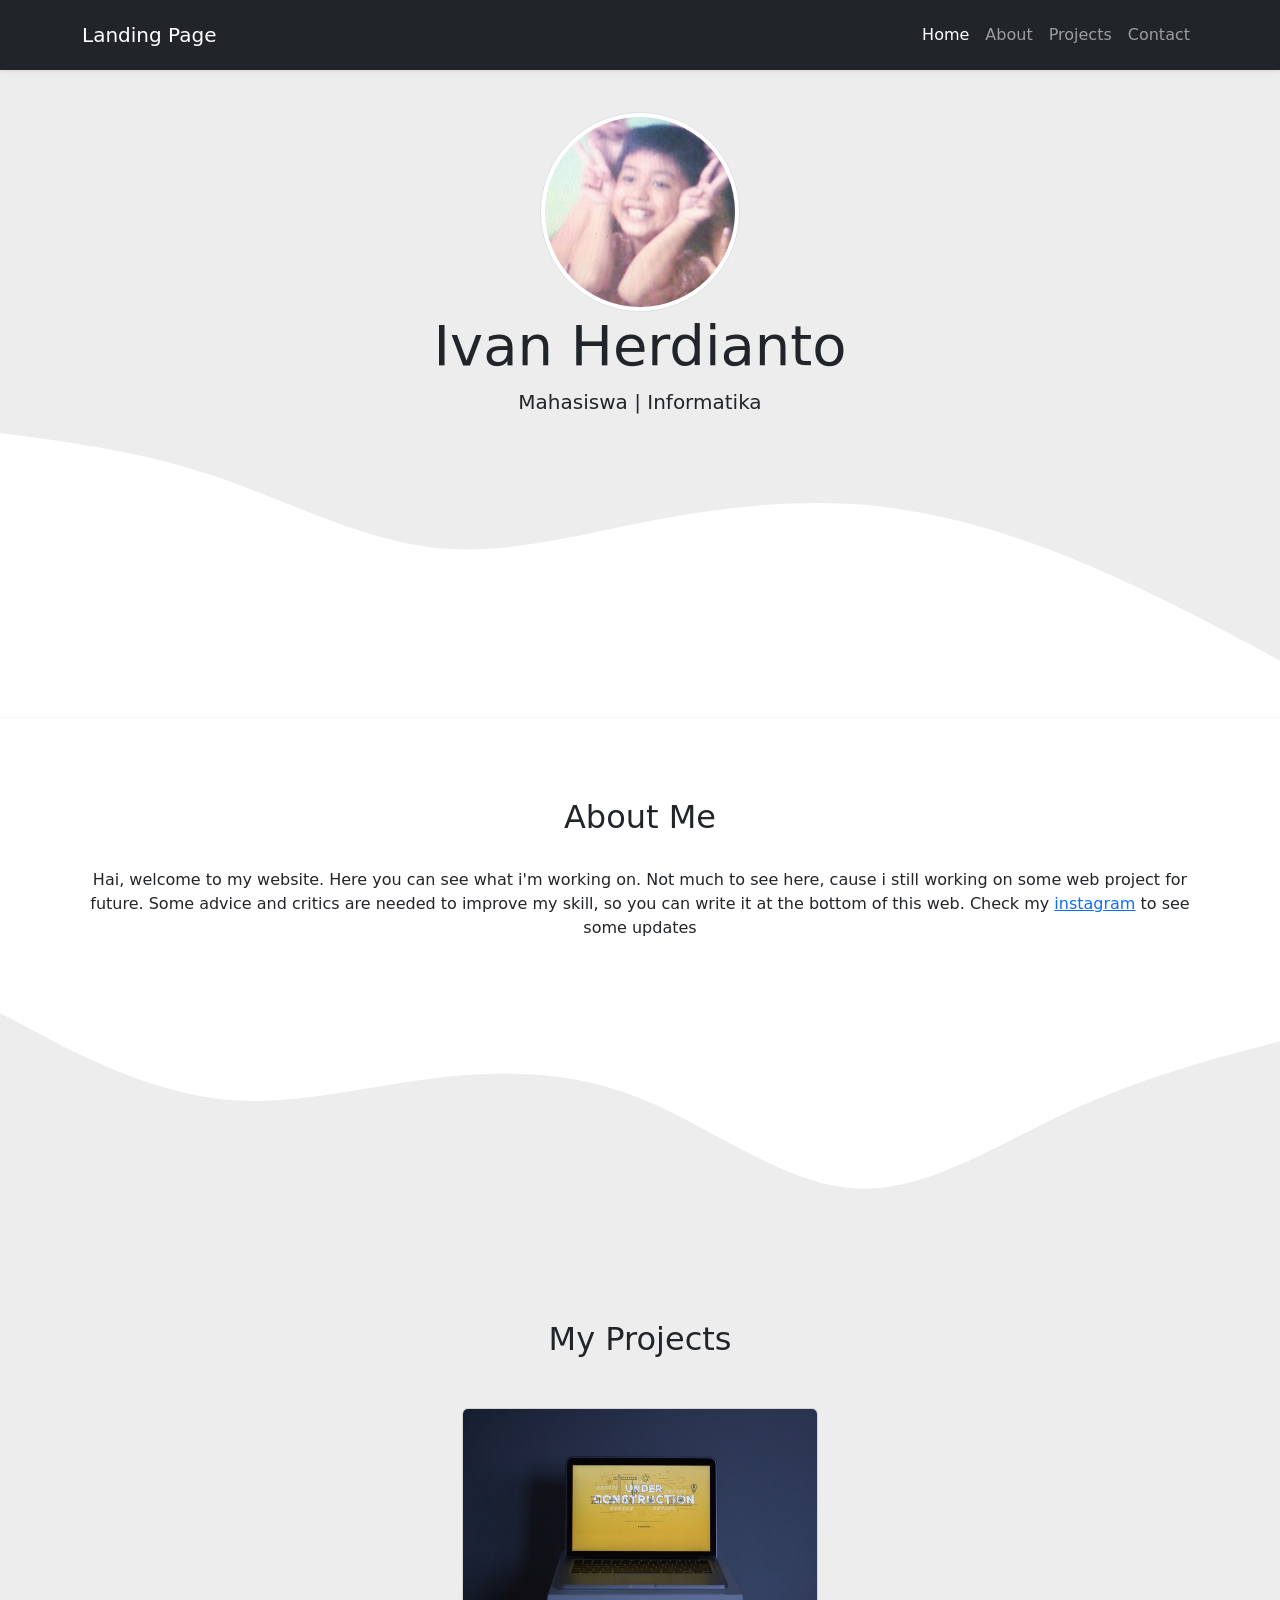
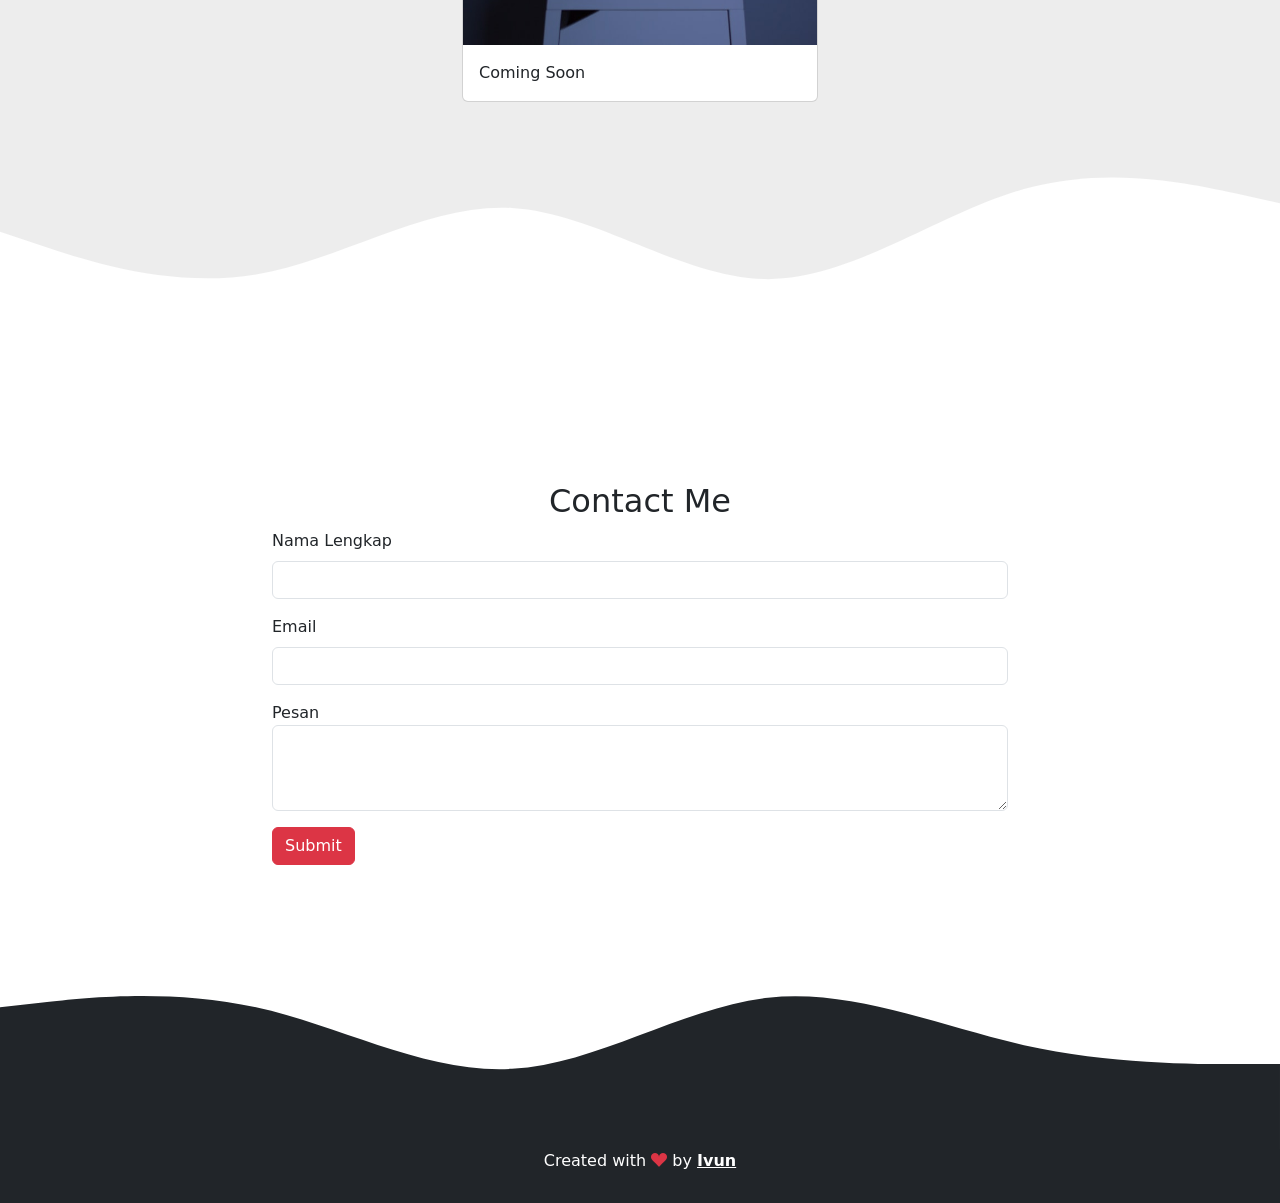
==== Index.html @ ddc0d844 "first commit" ====
<!doctype html>
<html lang="en">
  <head>
    <meta charset="utf-8">
    <meta name="viewport" content="width=device-width, initial-scale=1">   
    <link href="https://cdn.jsdelivr.net/npm/bootstrap@5.0.2/dist/css/bootstrap.min.css" rel="stylesheet" integrity="sha384-EVSTQN3/azprG1Anm3QDgpJLIm9Nao0Yz1ztcQTwFspd3yD65VohhpuuCOmLASjC" crossorigin="anonymous">
    <link rel="stylesheet" href="https://cdn.jsdelivr.net/npm/bootstrap-icons@1.8.3/font/bootstrap-icons.css"> 
    <link rel="stylesheet" href="style.css">
    <title>Home Page</title>
  </head>
  <body id="home">
<!-- NAVBAR START -->
    <nav class="navbar navbar-expand-lg navbar-dark bg-dark shadow-sm fixed-top" style="height: 70px;">
    <div class="container">
      <a class="navbar-brand" href="#">Landing Page</a>
      <button class="navbar-toggler" type="button" data-bs-toggle="collapse" data-bs-target="#navbarNav" aria-controls="navbarNav" aria-expanded="false" aria-label="Toggle navigation">
        <span class="navbar-toggler-icon"></span>
      </button>
      <div class="collapse navbar-collapse" id="navbarNav">
        <ul class="navbar-nav ms-auto" >
          <li class="nav-item">
            <a class="nav-link active" aria-current="page" href="#home">Home</a>
          </li>
          <li class="nav-item">
            <a class="nav-link" href="#about">About</a>
          </li>
          <li class="nav-item">
            <a class="nav-link" href="#projects">Projects</a>
          </li>
          <li class="nav-item">
            <a class="nav-link" href="#contact">Contact</a>
          </li> 
        </ul>
      </div>
    </div>
    </nav>
<!-- NAVBAR END -->

<!-- JUMBOTRON START -->
    <section class="jumbotron text-center">
        <img src="assets/IMG_20180621_091039_551.jpg" alt="Ivan Herdianto" width="200px" class="rounded-circle img-thumbnail">
        <h1 class="display-4 fw-normal">Ivan Herdianto</h1>
        <p class="lead">Mahasiswa | Informatika</p>
        <svg xmlns="http://www.w3.org/2000/svg" viewBox="0 0 1440 320"><path fill="#ffffff" fill-opacity="1" d="M0,0L40,5.3C80,11,160,21,240,48C320,75,400,117,480,128C560,139,640,117,720,101.3C800,85,880,75,960,80C1040,85,1120,107,1200,138.7C1280,171,1360,213,1400,234.7L1440,256L1440,320L1400,320C1360,320,1280,320,1200,320C1120,320,1040,320,960,320C880,320,800,320,720,320C640,320,560,320,480,320C400,320,320,320,240,320C160,320,80,320,40,320L0,320Z"></path></svg>
    </section>
    
<!-- JUMBOTRON END -->

<!-- ABOUT START -->
    <section id="about">
      <div class="container">
        <div class="row text-center mb-4">
          <div class="col">
            <h2>About Me</h2>
          </div>
        </div>
        <div class="row justify-content-center fs-6 text-center">
          <div class="col-md-12">
            <p>Hai, welcome to my website. Here you can see what i'm working on. Not much to see here, cause i still working on some web project for future. Some advice and critics are needed to improve my skill, so you can write it at the bottom of this web. Check my <a href="https://www.instagram.com/ivan_herdianto/?hl=en">instagram</a> to see some updates</p>
          </div>       
        </div>
      </div>  
      <svg xmlns="http://www.w3.org/2000/svg" viewBox="0 0 1440 320"><path fill="#ededed" fill-opacity="1" d="M0,64L40,85.3C80,107,160,149,240,160C320,171,400,149,480,138.7C560,128,640,128,720,160C800,192,880,256,960,261.3C1040,267,1120,213,1200,176C1280,139,1360,117,1400,106.7L1440,96L1440,320L1400,320C1360,320,1280,320,1200,320C1120,320,1040,320,960,320C880,320,800,320,720,320C640,320,560,320,480,320C400,320,320,320,240,320C160,320,80,320,40,320L0,320Z"></path></svg>
    </section>
    
<!-- ABOUT END -->

<!-- PROJECTS START -->
    <section id="projects">
      <div class="container">
        <div class="row text-center mb-3">
          <div class="col">
            <h2>My Projects</h2>
          </div>
        </div>
        <div class="row justify-content-center">
          <div class="col-md-4 mb-3">
            <div class="card">
              <img src="assets/webfactory-ltd-NoOrDKxUfzo-unsplash (1).jpg" class="card-img-top" alt="...">
              <div class="card-body">
                <p class="card-text">Coming Soon</p>
              </div>
            </div>
          </div>
        </div>
      </div>
      <svg xmlns="http://www.w3.org/2000/svg" viewBox="0 0 1440 320"><path fill="#ffffff" fill-opacity="1" d="M0,128L48,144C96,160,192,192,288,176C384,160,480,96,576,101.3C672,107,768,181,864,181.3C960,181,1056,107,1152,80C1248,53,1344,75,1392,85.3L1440,96L1440,320L1392,320C1344,320,1248,320,1152,320C1056,320,960,320,864,320C768,320,672,320,576,320C480,320,384,320,288,320C192,320,96,320,48,320L0,320Z"></path></svg>
    </section>
<!-- PROJECTS END -->

<!-- CONTACT START -->
    <section id="contact">
      <div class="container">
        <div class="row text-center">
          <div class="col">
            <h2>Contact Me</h2>
          </div>
        </div>
        <div class="row justify-content-center">
          <div class="col-md-8">
            <form>
              <div class="mb-3">
                <label for="name" class="form-label">Nama Lengkap</label>
                <input type="text" class="form-control" id="name" aria-describedby="name">
              </div>
              <div class="mb-3">
                <label for="email" class="form-label">Email</label>
                <input type="email" class="form-control" id="email" aria-describedby="emailHelp">
              </div>
              <div class="mb-3">
                <label for="pesan" class="pesan">Pesan</label>
                <textarea class="form-control" id="pesan" rows="3"></textarea>
              </div>
              <button type="submit" class="btn btn-danger">Submit</button>
            </form>
          </div>
        </div>
      </div>
      <svg xmlns="http://www.w3.org/2000/svg" viewBox="0 0 1440 320"><path fill="#212529" fill-opacity="1" d="M0,160L48,154.7C96,149,192,139,288,160C384,181,480,235,576,229.3C672,224,768,160,864,149.3C960,139,1056,181,1152,202.7C1248,224,1344,224,1392,224L1440,224L1440,320L1392,320C1344,320,1248,320,1152,320C1056,320,960,320,864,320C768,320,672,320,576,320C480,320,384,320,288,320C192,320,96,320,48,320L0,320Z"></path></svg>
    </section>
<!-- CONTACT END -->

<!-- FOOTER START -->
    <footer class="bg-dark text-white pb-1">
    <p class="text-center" style="padding-bottom: 10px;">Created with <i class="bi bi-suit-heart-fill text-danger"></i> by <a href="https://www.instagram.com/ivan_herdianto/" class="text-white fw-bold">Ivun</a></p>
  </footer>
<!-- FOOTER END -->


  <script src="https://cdn.jsdelivr.net/npm/bootstrap@5.0.2/dist/js/bootstrap.bundle.min.js" integrity="sha384-MrcW6ZMFYlzcLA8Nl+NtUVF0sA7MsXsP1UyJoMp4YLEuNSfAP+JcXn/tWtIaxVXM" crossorigin="anonymous"></script>
  </body>
</html>
---- style.css ----
.jumbotron{
    padding-top: 7rem;
    background-color: #ededed;
}

#projects {
    background-color: #ededed;
}

.card {
    margin-top: 25px;
}

section{
    padding-top: 5rem;
}
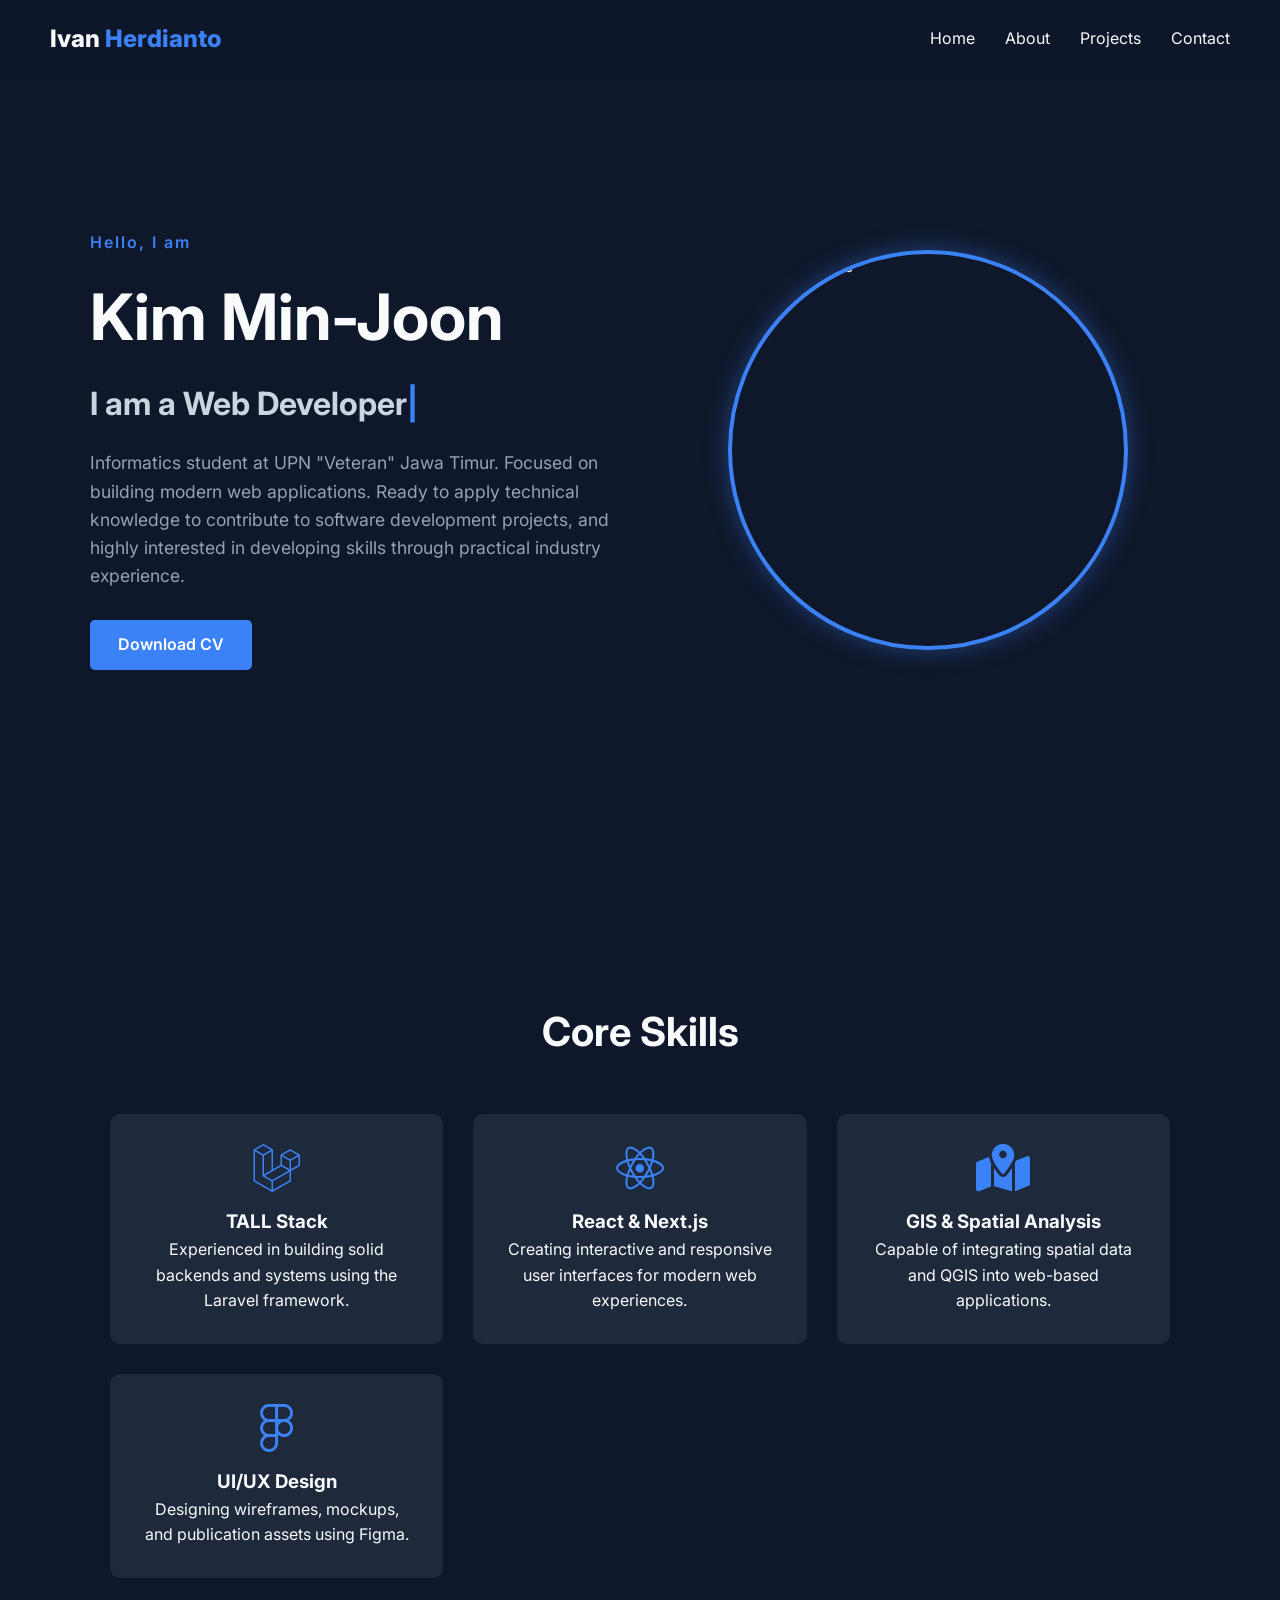
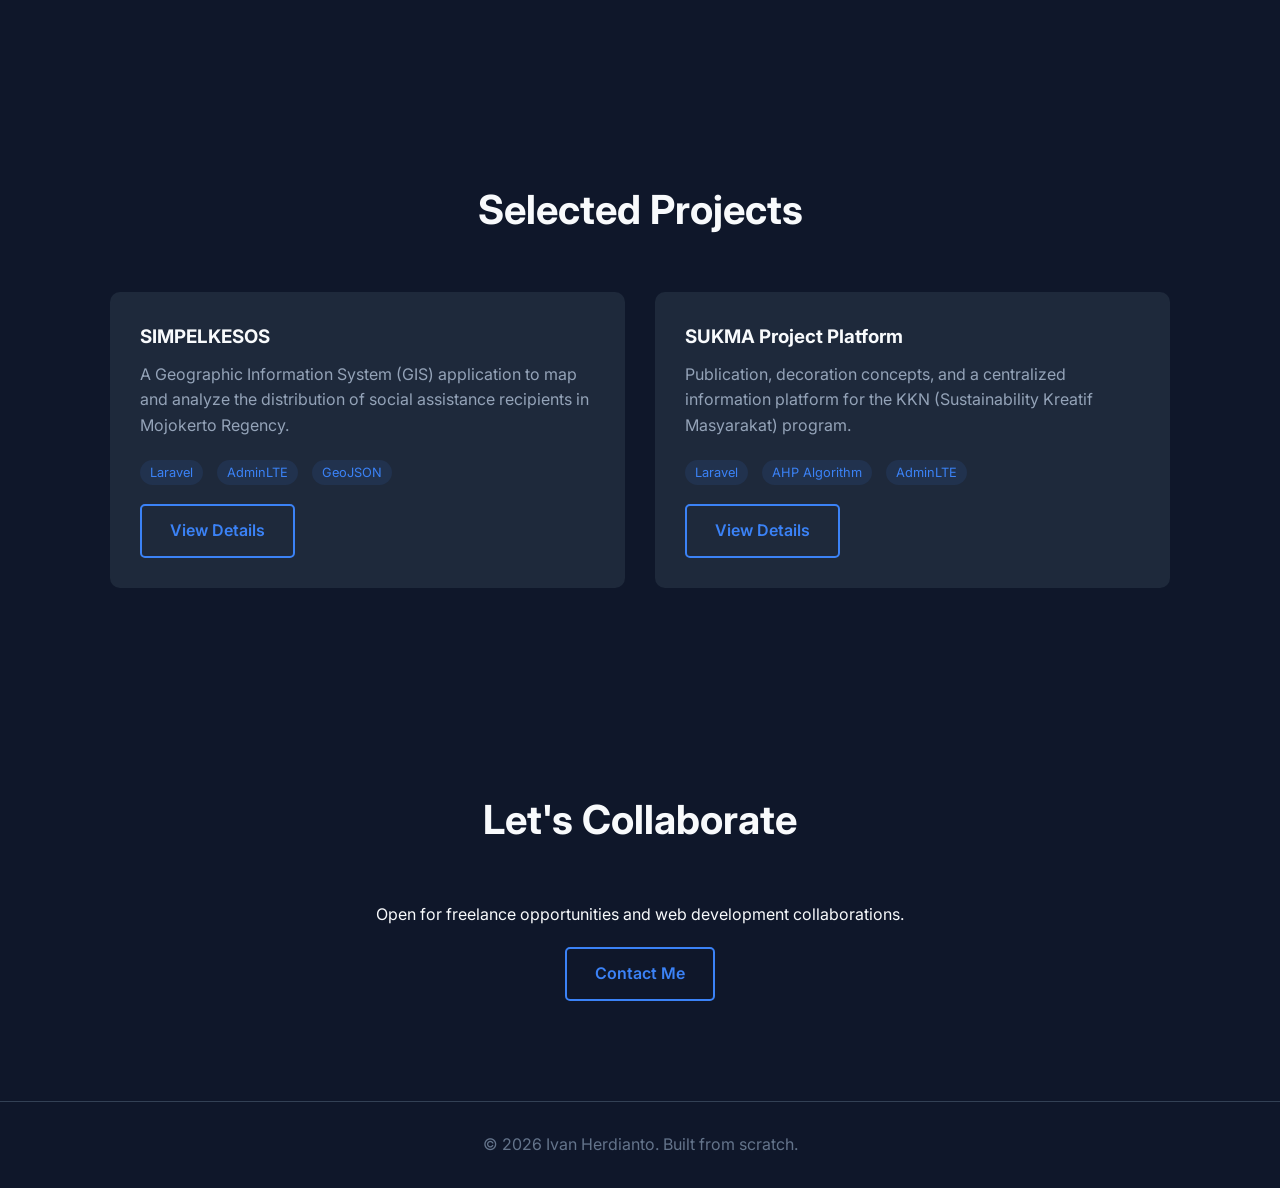
==== commit abfa3e3e: "initial commit" ====
--- a/Index.html
+++ b/Index.html
@@ -1,132 +1,145 @@
-<!doctype html>
+<!DOCTYPE html>
 <html lang="en">
-  <head>
-    <meta charset="utf-8">
-    <meta name="viewport" content="width=device-width, initial-scale=1">   
-    <link href="https://cdn.jsdelivr.net/npm/bootstrap@5.0.2/dist/css/bootstrap.min.css" rel="stylesheet" integrity="sha384-EVSTQN3/azprG1Anm3QDgpJLIm9Nao0Yz1ztcQTwFspd3yD65VohhpuuCOmLASjC" crossorigin="anonymous">
-    <link rel="stylesheet" href="https://cdn.jsdelivr.net/npm/bootstrap-icons@1.8.3/font/bootstrap-icons.css"> 
+<head>
+    <meta charset="UTF-8">
+    <meta name="viewport" content="width=device-width, initial-scale=1.0">
+    
+    <title>Ivan Herdianto | Modern Web Developer</title>
+    <meta name="title" content="Ivan Herdianto | Web Developer">
+    <meta name="description" content="Portofolio resmi Ivan Herdianto, seorang pengembang web modern yang berfokus pada ekosistem TALL stack, React, Next.js, dan integrasi Sistem Informasi Geografis (SIG).">
+    <meta name="keywords" content="Ivan Herdianto, Web Developer, Fullstack Developer, TALL Stack, Laravel, React, Next.js, GIS, Pemetaan Bansos, UI/UX Design, Mojokerto">
+    <meta name="author" content="Ivan Herdianto">
+    
+    <meta name="robots" content="index, follow">
+    
+    <link rel="canonical" href="https://domainkamu.com/">
+
+    <meta property="og:type" content="website">
+    <meta property="og:url" content="https://domainkamu.com/">
+    <meta property="og:title" content="Ivan Herdianto | Web Developer">
+    <meta property="og:description" content="Portofolio resmi Ivan Herdianto, seorang pengembang web modern yang berfokus pada ekosistem TALL stack, React, Next.js, dan integrasi Sistem Informasi Geografis (SIG).">
+    <meta property="og:image" content="https://domainkamu.com/assets/og-image.jpg">
+
+    <meta property="twitter:card" content="summary_large_image">
+    <meta property="twitter:url" content="https://domainkamu.com/">
+    <meta property="twitter:title" content="Ivan Herdianto | Web Developer">
+    <meta property="twitter:description" content="Portofolio resmi Ivan Herdianto, seorang pengembang web modern yang berfokus pada ekosistem TALL stack, React, Next.js, dan integrasi Sistem Informasi Geografis (SIG).">
+    <meta property="twitter:image" content="https://domainkamu.com/assets/twitter-image.jpg">
+
+    <link rel="icon" type="image/x-icon" href="assets/Ivan_Herdianto.JPG">
+    <link rel="icon" type="image/png" sizes="32x32" href="assets/Ivan_Herdianto.JPG">
+    <link rel="icon" type="image/png" sizes="16x16" href="assets/Ivan_Herdianto.JPG">
+    <link rel="apple-touch-icon" sizes="180x180" href="assets/Ivan_Herdianto.JPG">
+
     <link rel="stylesheet" href="style.css">
-    <title>Home Page</title>
-  </head>
-  <body id="home">
-<!-- NAVBAR START -->
-    <nav class="navbar navbar-expand-lg navbar-dark bg-dark shadow-sm fixed-top" style="height: 70px;">
-    <div class="container">
-      <a class="navbar-brand" href="#">Landing Page</a>
-      <button class="navbar-toggler" type="button" data-bs-toggle="collapse" data-bs-target="#navbarNav" aria-controls="navbarNav" aria-expanded="false" aria-label="Toggle navigation">
-        <span class="navbar-toggler-icon"></span>
-      </button>
-      <div class="collapse navbar-collapse" id="navbarNav">
-        <ul class="navbar-nav ms-auto" >
-          <li class="nav-item">
-            <a class="nav-link active" aria-current="page" href="#home">Home</a>
-          </li>
-          <li class="nav-item">
-            <a class="nav-link" href="#about">About</a>
-          </li>
-          <li class="nav-item">
-            <a class="nav-link" href="#projects">Projects</a>
-          </li>
-          <li class="nav-item">
-            <a class="nav-link" href="#contact">Contact</a>
-          </li> 
+    <link href="https://fonts.googleapis.com/css2?family=Inter:wght@300;400;600;800&display=swap" rel="stylesheet">
+    <link rel="stylesheet" href="https://cdnjs.cloudflare.com/ajax/libs/font-awesome/6.0.0/css/all.min.css">
+</head>
+<body>
+    <nav class="navbar">
+        <div class="logo">Ivan <span>Herdianto</span></div>
+        <ul class="nav-links">
+            <li><a href="#home">Home</a></li>
+            <li><a href="#about">About</a></li>
+            <li><a href="#projects">Projects</a></li>
+            <li><a href="#contact">Contact</a></li>
         </ul>
-      </div>
-    </div>
     </nav>
-<!-- NAVBAR END -->
 
-<!-- JUMBOTRON START -->
-    <section class="jumbotron text-center">
-        <img src="assets/IMG_20180621_091039_551.jpg" alt="Ivan Herdianto" width="200px" class="rounded-circle img-thumbnail">
-        <h1 class="display-4 fw-normal">Ivan Herdianto</h1>
-        <p class="lead">Mahasiswa | Informatika</p>
-        <svg xmlns="http://www.w3.org/2000/svg" viewBox="0 0 1440 320"><path fill="#ffffff" fill-opacity="1" d="M0,0L40,5.3C80,11,160,21,240,48C320,75,400,117,480,128C560,139,640,117,720,101.3C800,85,880,75,960,80C1040,85,1120,107,1200,138.7C1280,171,1360,213,1400,234.7L1440,256L1440,320L1400,320C1360,320,1280,320,1200,320C1120,320,1040,320,960,320C880,320,800,320,720,320C640,320,560,320,480,320C400,320,320,320,240,320C160,320,80,320,40,320L0,320Z"></path></svg>
+    <section id="home" class="hero">
+        <div class="hero-wrapper">
+            <div class="hero-content">
+                <p class="subtitle">Hello, I am</p>
+                <h1>Kim Min-Joon</h1>
+                <h2 class="typing-text">I am a <span id="typed-output"></span><span class="cursor">|</span></h2>
+                <p class="description">
+                    Informatics student at UPN "Veteran" Jawa Timur. Focused on building modern web applications. Ready to apply technical knowledge to contribute to software development projects, and highly interested in developing skills through practical industry experience.
+                </p>
+                <a href="assets/CV_Ivan Herdianto_2026.pdf" download="CV_Ivan_Herdianto_2026.pdf" class="btn primary-btn">Download CV</a>
+            </div>
+            
+            <div class="hero-image">
+                <img src="assets/MOI_1436.JPG" alt="Profile Picture">
+            </div>
+        </div>
     </section>
-    
-<!-- JUMBOTRON END -->
 
-<!-- ABOUT START -->
-    <section id="about">
-      <div class="container">
-        <div class="row text-center mb-4">
-          <div class="col">
-            <h2>About Me</h2>
-          </div>
+    <section id="about" class="about">
+        <div class="container">
+            <h2 class="section-title">Core Skills</h2>
+            <div class="skills-grid">
+                <div class="skill-card">
+                    <i class="fa-brands fa-laravel skill-icon"></i>
+                    <h3>TALL Stack</h3>
+                    <p>Experienced in building solid backends and systems using the Laravel framework.</p>
+                </div>
+                <div class="skill-card">
+                    <i class="fa-brands fa-react skill-icon"></i>
+                    <h3>React & Next.js</h3>
+                    <p>Creating interactive and responsive user interfaces for modern web experiences.</p>
+                </div>
+                <div class="skill-card">
+                    <i class="fa-solid fa-map-location-dot skill-icon"></i>
+                    <h3>GIS & Spatial Analysis</h3>
+                    <p>Capable of integrating spatial data and QGIS into web-based applications.</p>
+                </div>
+                <div class="skill-card">
+                    <i class="fa-brands fa-figma skill-icon"></i>
+                    <h3>UI/UX Design</h3>
+                    <p>Designing wireframes, mockups, and publication assets using Figma.</p>
+                </div>
+            </div>
         </div>
-        <div class="row justify-content-center fs-6 text-center">
-          <div class="col-md-12">
-            <p>Hai, welcome to my website. Here you can see what i'm working on. Not much to see here, cause i still working on some web project for future. Some advice and critics are needed to improve my skill, so you can write it at the bottom of this web. Check my <a href="https://www.instagram.com/ivan_herdianto/?hl=en">instagram</a> to see some updates</p>
-          </div>       
+    </section>
+
+    <section id="projects" class="projects">
+        <div class="container">
+            <h2 class="section-title">Selected Projects</h2>
+            <div class="project-grid">
+                <div class="project-card">
+                    <div class="project-content">
+                        <h3>SIMPELKESOS</h3>
+                        <p>A Geographic Information System (GIS) application to map and analyze the distribution of social assistance recipients in Mojokerto Regency.</p>
+                        <div class="tags">
+                            <span>Laravel</span>
+                            <span>AdminLTE</span>
+                            <span>GeoJSON</span>
+                        </div>
+                        <div>
+                          <a href="https://github.com/Ivunnn/SIMPELKESOS" class="btn outline-btn" target="_blank">View Details</a>
+                        </div>
+                    </div>
+                </div>
+                <div class="project-card">
+                    <div class="project-content">
+                        <h3>SUKMA Project Platform</h3>
+                        <p>Publication, decoration concepts, and a centralized information platform for the KKN (Sustainability Kreatif Masyarakat) program.</p>
+                        <div class="tags">
+                            <span>Laravel</span>
+                            <span>AHP Algorithm</span>
+                            <span>AdminLTE</span>
+                        </div>
+                        <div>
+                          <a href="https://github.com/Ivunnn/Sistem-Rekrutmen-Pegawai-AHP-Profile-Matching" class="btn outline-btn" target="_blank">View Details</a>
+                        </div>
+                    </div>
+                </div>
+            </div>
         </div>
-      </div>  
-      <svg xmlns="http://www.w3.org/2000/svg" viewBox="0 0 1440 320"><path fill="#ededed" fill-opacity="1" d="M0,64L40,85.3C80,107,160,149,240,160C320,171,400,149,480,138.7C560,128,640,128,720,160C800,192,880,256,960,261.3C1040,267,1120,213,1200,176C1280,139,1360,117,1400,106.7L1440,96L1440,320L1400,320C1360,320,1280,320,1200,320C1120,320,1040,320,960,320C880,320,800,320,720,320C640,320,560,320,480,320C400,320,320,320,240,320C160,320,80,320,40,320L0,320Z"></path></svg>
     </section>
-    
-<!-- ABOUT END -->
 
-<!-- PROJECTS START -->
-    <section id="projects">
-      <div class="container">
-        <div class="row text-center mb-3">
-          <div class="col">
-            <h2>My Projects</h2>
-          </div>
+    <section id="contact" class="contact">
+        <div class="container">
+            <h2 class="section-title">Let's Collaborate</h2>
+            <p>Open for freelance opportunities and web development collaborations.</p>
+            <a href="https://mail.google.com/mail/?view=cm&fs=1&to=herdiantoivan45@gmail.com" target="_blank" rel="noopener noreferrer" class="btn outline-btn">Contact Me</a>
         </div>
-        <div class="row justify-content-center">
-          <div class="col-md-4 mb-3">
-            <div class="card">
-              <img src="assets/webfactory-ltd-NoOrDKxUfzo-unsplash (1).jpg" class="card-img-top" alt="...">
-              <div class="card-body">
-                <p class="card-text">Coming Soon</p>
-              </div>
-            </div>
-          </div>
-        </div>
-      </div>
-      <svg xmlns="http://www.w3.org/2000/svg" viewBox="0 0 1440 320"><path fill="#ffffff" fill-opacity="1" d="M0,128L48,144C96,160,192,192,288,176C384,160,480,96,576,101.3C672,107,768,181,864,181.3C960,181,1056,107,1152,80C1248,53,1344,75,1392,85.3L1440,96L1440,320L1392,320C1344,320,1248,320,1152,320C1056,320,960,320,864,320C768,320,672,320,576,320C480,320,384,320,288,320C192,320,96,320,48,320L0,320Z"></path></svg>
     </section>
-<!-- PROJECTS END -->
 
-<!-- CONTACT START -->
-    <section id="contact">
-      <div class="container">
-        <div class="row text-center">
-          <div class="col">
-            <h2>Contact Me</h2>
-          </div>
-        </div>
-        <div class="row justify-content-center">
-          <div class="col-md-8">
-            <form>
-              <div class="mb-3">
-                <label for="name" class="form-label">Nama Lengkap</label>
-                <input type="text" class="form-control" id="name" aria-describedby="name">
-              </div>
-              <div class="mb-3">
-                <label for="email" class="form-label">Email</label>
-                <input type="email" class="form-control" id="email" aria-describedby="emailHelp">
-              </div>
-              <div class="mb-3">
-                <label for="pesan" class="pesan">Pesan</label>
-                <textarea class="form-control" id="pesan" rows="3"></textarea>
-              </div>
-              <button type="submit" class="btn btn-danger">Submit</button>
-            </form>
-          </div>
-        </div>
-      </div>
-      <svg xmlns="http://www.w3.org/2000/svg" viewBox="0 0 1440 320"><path fill="#212529" fill-opacity="1" d="M0,160L48,154.7C96,149,192,139,288,160C384,181,480,235,576,229.3C672,224,768,160,864,149.3C960,139,1056,181,1152,202.7C1248,224,1344,224,1392,224L1440,224L1440,320L1392,320C1344,320,1248,320,1152,320C1056,320,960,320,864,320C768,320,672,320,576,320C480,320,384,320,288,320C192,320,96,320,48,320L0,320Z"></path></svg>
-    </section>
-<!-- CONTACT END -->
+    <footer>
+        <p>&copy; 2026 Ivan Herdianto. Built from scratch.</p>
+    </footer>
 
-<!-- FOOTER START -->
-    <footer class="bg-dark text-white pb-1">
-    <p class="text-center" style="padding-bottom: 10px;">Created with <i class="bi bi-suit-heart-fill text-danger"></i> by <a href="https://www.instagram.com/ivan_herdianto/" class="text-white fw-bold">Ivun</a></p>
-  </footer>
-<!-- FOOTER END -->
-
-
-  <script src="https://cdn.jsdelivr.net/npm/bootstrap@5.0.2/dist/js/bootstrap.bundle.min.js" integrity="sha384-MrcW6ZMFYlzcLA8Nl+NtUVF0sA7MsXsP1UyJoMp4YLEuNSfAP+JcXn/tWtIaxVXM" crossorigin="anonymous"></script>
-  </body>
+    <script src="script.js"></script>
+</body>
 </html>
--- a/style.css
+++ b/style.css
@@ -1,16 +1,333 @@
-.jumbotron{
-    padding-top: 7rem;
-    background-color: #ededed;
-}
-
-#projects {
-    background-color: #ededed;
-}
-
-.card {
-    margin-top: 25px;
-}
-
-section{
-    padding-top: 5rem;
-}+:root {
+  --bg-color: #0f172a;
+  --text-color: #f8fafc;
+  --accent-color: #3b82f6;
+  --accent-hover: #2563eb;
+  --card-bg: #1e293b;
+}
+
+* {
+  margin: 0;
+  padding: 0;
+  box-sizing: border-box;
+  font-family: "Inter", sans-serif;
+  scroll-behavior: smooth;
+}
+
+body {
+  background-color: var(--bg-color);
+  color: var(--text-color);
+  line-height: 1.6;
+}
+
+.container {
+  max-width: 1100px;
+  margin: 0 auto;
+  padding: 0 20px;
+}
+
+/* Navigation */
+.navbar {
+  display: flex;
+  justify-content: space-between;
+  align-items: center;
+  padding: 20px 50px;
+  background: rgba(15, 23, 42, 0.9);
+  backdrop-filter: blur(10px);
+  position: fixed;
+  width: 100%;
+  top: 0;
+  z-index: 1000;
+}
+
+.logo {
+  font-size: 1.5rem;
+  font-weight: 800;
+}
+
+.logo span {
+  color: var(--accent-color);
+}
+
+.nav-links {
+  list-style: none;
+  display: flex;
+  gap: 30px;
+}
+
+.nav-links a {
+  color: var(--text-color);
+  text-decoration: none;
+  font-weight: 400;
+  transition: color 0.3s;
+}
+
+.nav-links a:hover {
+  color: var(--accent-color);
+}
+
+/* Hero Section */
+.hero {
+  min-height: 100vh;
+  display: flex;
+  align-items: center;
+  padding: 0 50px;
+  /* Menghilangkan margin-top agar lebih terpusat secara vertikal */
+}
+
+/* Wrapper baru untuk membagi 2 kolom */
+.hero-wrapper {
+  display: flex;
+  align-items: center;
+  justify-content: space-between;
+  width: 100%;
+  max-width: 1100px;
+  margin: 0 auto;
+  gap: 50px;
+}
+
+.hero-content {
+  flex: 1; /* Mengambil ruang tersisa */
+}
+
+.hero-content h1 {
+  font-size: 4rem;
+  margin: 10px 0;
+}
+
+.hero-content .subtitle {
+  color: var(--accent-color);
+  font-weight: 600;
+  letter-spacing: 2px;
+}
+
+.description {
+  max-width: 600px;
+  margin-bottom: 30px;
+  color: #94a3b8;
+  font-size: 1.1rem;
+}
+
+/* Styling Tempat Foto */
+.hero-image {
+  flex: 1;
+  display: flex;
+  justify-content: center;
+  align-items: center;
+}
+
+.hero-image img {
+  width: 100%;
+  max-width: 400px;
+  border-radius: 50%; /* Membuat foto berbentuk lingkaran */
+  border: 4px solid var(--accent-color); /* Garis tepi biru */
+  box-shadow: 0 0 25px rgba(59, 130, 246, 0.4); /* Efek cahaya (glow) */
+  object-fit: cover;
+  aspect-ratio: 1/1; /* Memastikan foto tetap proporsional (kotak/lingkaran sempurna) */
+  transition: transform 0.3s ease;
+}
+
+.hero-image img:hover {
+  transform: scale(1.05); /* Animasi membesar sedikit saat kursor diarahkan */
+}
+
+/* Typing Effect */
+.typing-text {
+  font-size: 2rem;
+  margin-bottom: 20px;
+  color: #cbd5e1;
+}
+
+.cursor {
+  animation: blink 0.8s infinite;
+  color: var(--accent-color);
+}
+
+@keyframes blink {
+  0%,
+  100% {
+    opacity: 1;
+  }
+  50% {
+    opacity: 0;
+  }
+}
+
+/* (Tetapkan kode Buttons dan Sections Global milikmu di sini) */
+
+/* Responsive */
+@media (max-width: 768px) {
+  .hero-wrapper {
+    flex-direction: column-reverse; /* Memindahkan foto ke atas teks pada layar kecil */
+    text-align: center;
+    margin-top: 100px; /* Memberi jarak dari navbar */
+  }
+
+  .hero-content h1 {
+    font-size: 2.5rem;
+  }
+
+  .description {
+    margin: 0 auto 30px auto;
+  }
+
+  .hero-image img {
+    max-width: 250px;
+    margin-bottom: 30px;
+  }
+
+  .nav-links {
+    display: none;
+  } /* Simplified for mobile */
+}
+
+/* Typing Effect */
+.typing-text {
+  font-size: 2rem;
+  margin-bottom: 20px;
+  color: #cbd5e1;
+}
+
+.cursor {
+  animation: blink 0.8s infinite;
+  color: var(--accent-color);
+}
+
+@keyframes blink {
+  0%,
+  100% {
+    opacity: 1;
+  }
+  50% {
+    opacity: 0;
+  }
+}
+
+/* Buttons */
+.btn {
+  padding: 12px 28px;
+  border-radius: 5px;
+  text-decoration: none;
+  font-weight: 600;
+  transition: all 0.3s;
+  display: inline-block;
+}
+
+.primary-btn {
+  background-color: var(--accent-color);
+  color: white;
+}
+
+.primary-btn:hover {
+  background-color: var(--accent-hover);
+  transform: translateY(-2px);
+}
+
+.outline-btn {
+  border: 2px solid var(--accent-color);
+  color: var(--accent-color);
+  margin-top: 20px;
+}
+
+.outline-btn:hover {
+  background-color: var(--accent-color);
+  color: white;
+}
+
+/* Sections Global */
+section {
+  padding: 100px 0;
+}
+
+.section-title {
+  font-size: 2.5rem;
+  margin-bottom: 50px;
+  text-align: center;
+}
+
+/* Skills */
+.skills-grid {
+  display: grid;
+  grid-template-columns: repeat(auto-fit, minmax(250px, 1fr));
+  gap: 30px;
+}
+
+.skill-card {
+  background-color: var(--card-bg);
+  padding: 30px;
+  border-radius: 10px;
+  text-align: center;
+  transition: transform 0.3s;
+}
+
+.skill-card:hover {
+  transform: translateY(-10px);
+}
+
+.skill-icon {
+  font-size: 3rem;
+  color: var(--accent-color);
+  margin-bottom: 15px;
+}
+
+/* Projects */
+.project-grid {
+  display: grid;
+  grid-template-columns: repeat(auto-fit, minmax(300px, 1fr));
+  gap: 30px;
+}
+
+.project-card {
+  background-color: var(--card-bg);
+  border-radius: 10px;
+  overflow: hidden;
+  transition: transform 0.3s;
+}
+
+.project-card:hover {
+  transform: translateY(-5px);
+}
+
+.project-content {
+  padding: 30px;
+}
+
+.project-content h3 {
+  margin-bottom: 10px;
+}
+
+.project-content p {
+  color: #94a3b8;
+  margin-bottom: 20px;
+}
+
+.tags span {
+  background-color: rgba(59, 130, 246, 0.1);
+  color: var(--accent-color);
+  padding: 5px 10px;
+  border-radius: 20px;
+  font-size: 0.8rem;
+  margin-right: 10px;
+}
+
+/* Contact & Footer */
+.contact {
+  text-align: center;
+}
+
+footer {
+  text-align: center;
+  padding: 30px;
+  border-top: 1px solid #334155;
+  color: #64748b;
+}
+
+/* Responsive */
+@media (max-width: 768px) {
+  .hero-content h1 {
+    font-size: 2.5rem;
+  }
+  .nav-links {
+    display: none;
+  } /* Simplified for mobile */
+}
